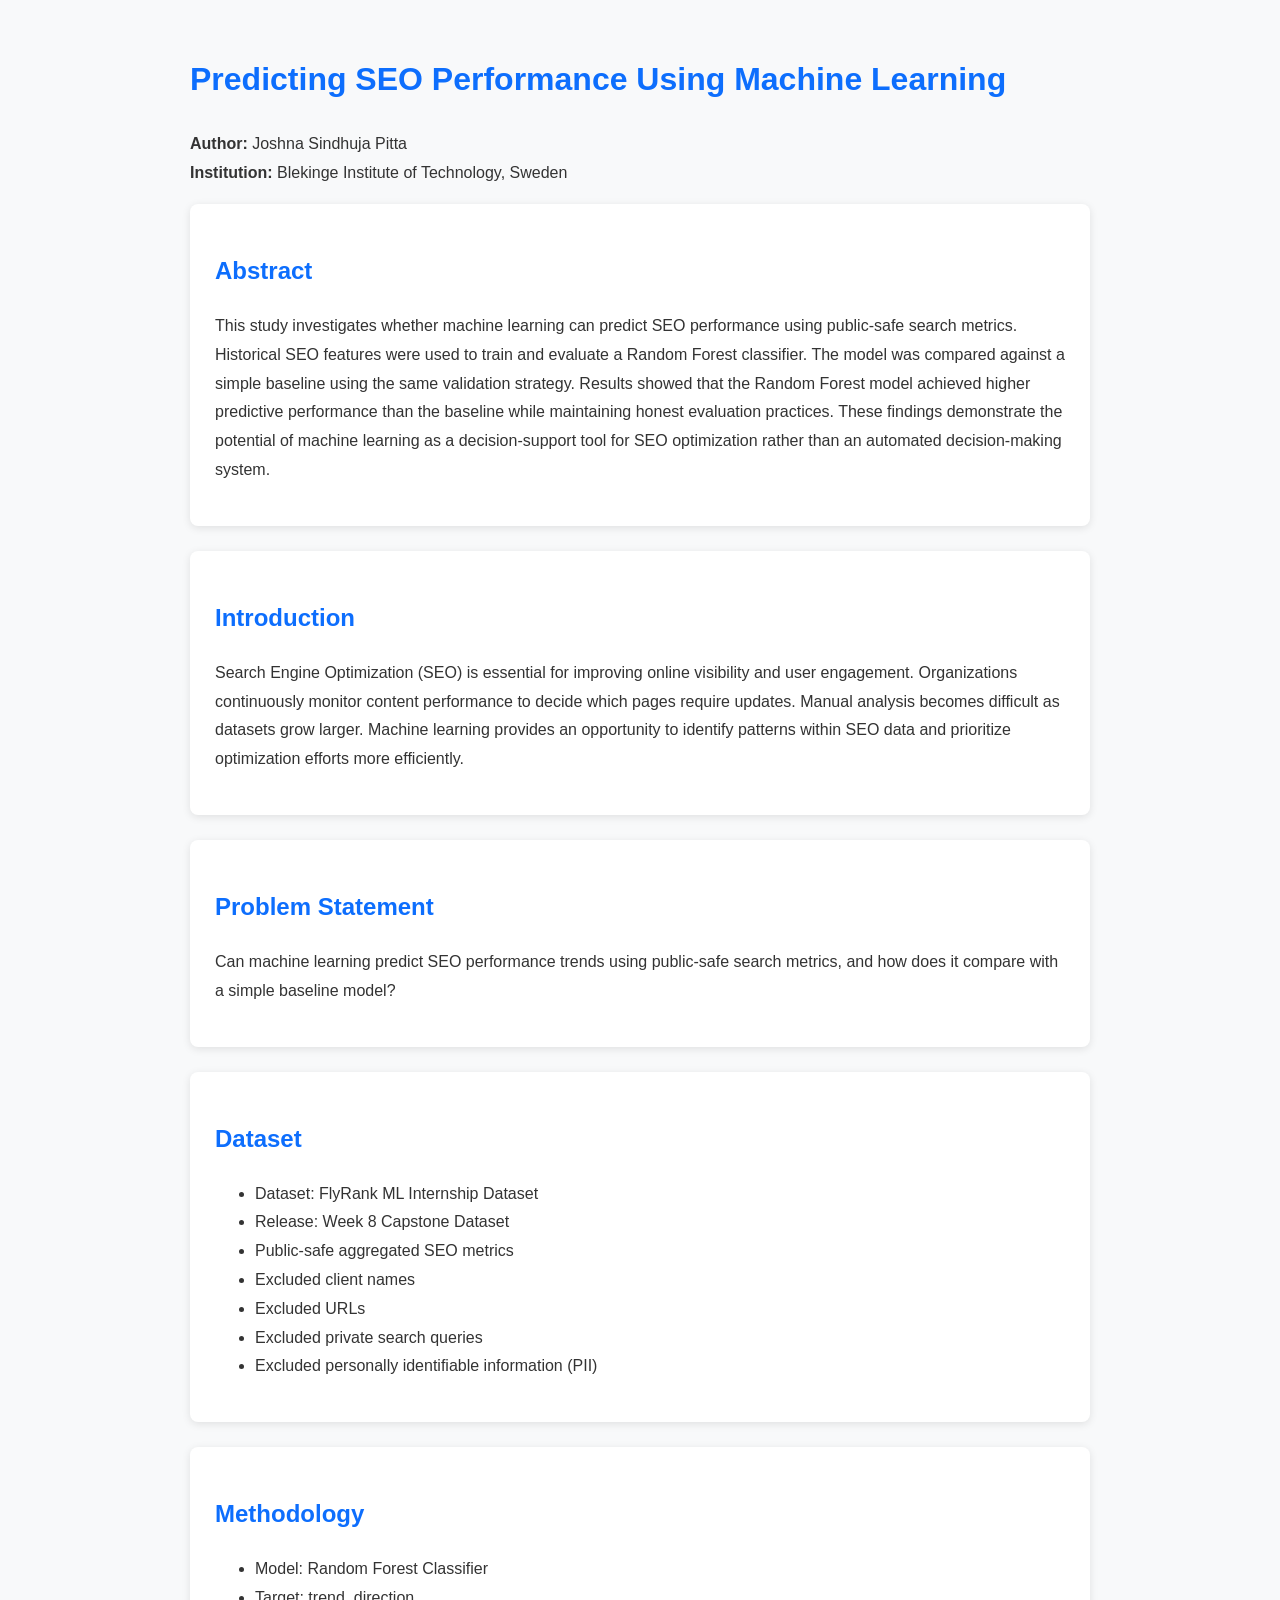
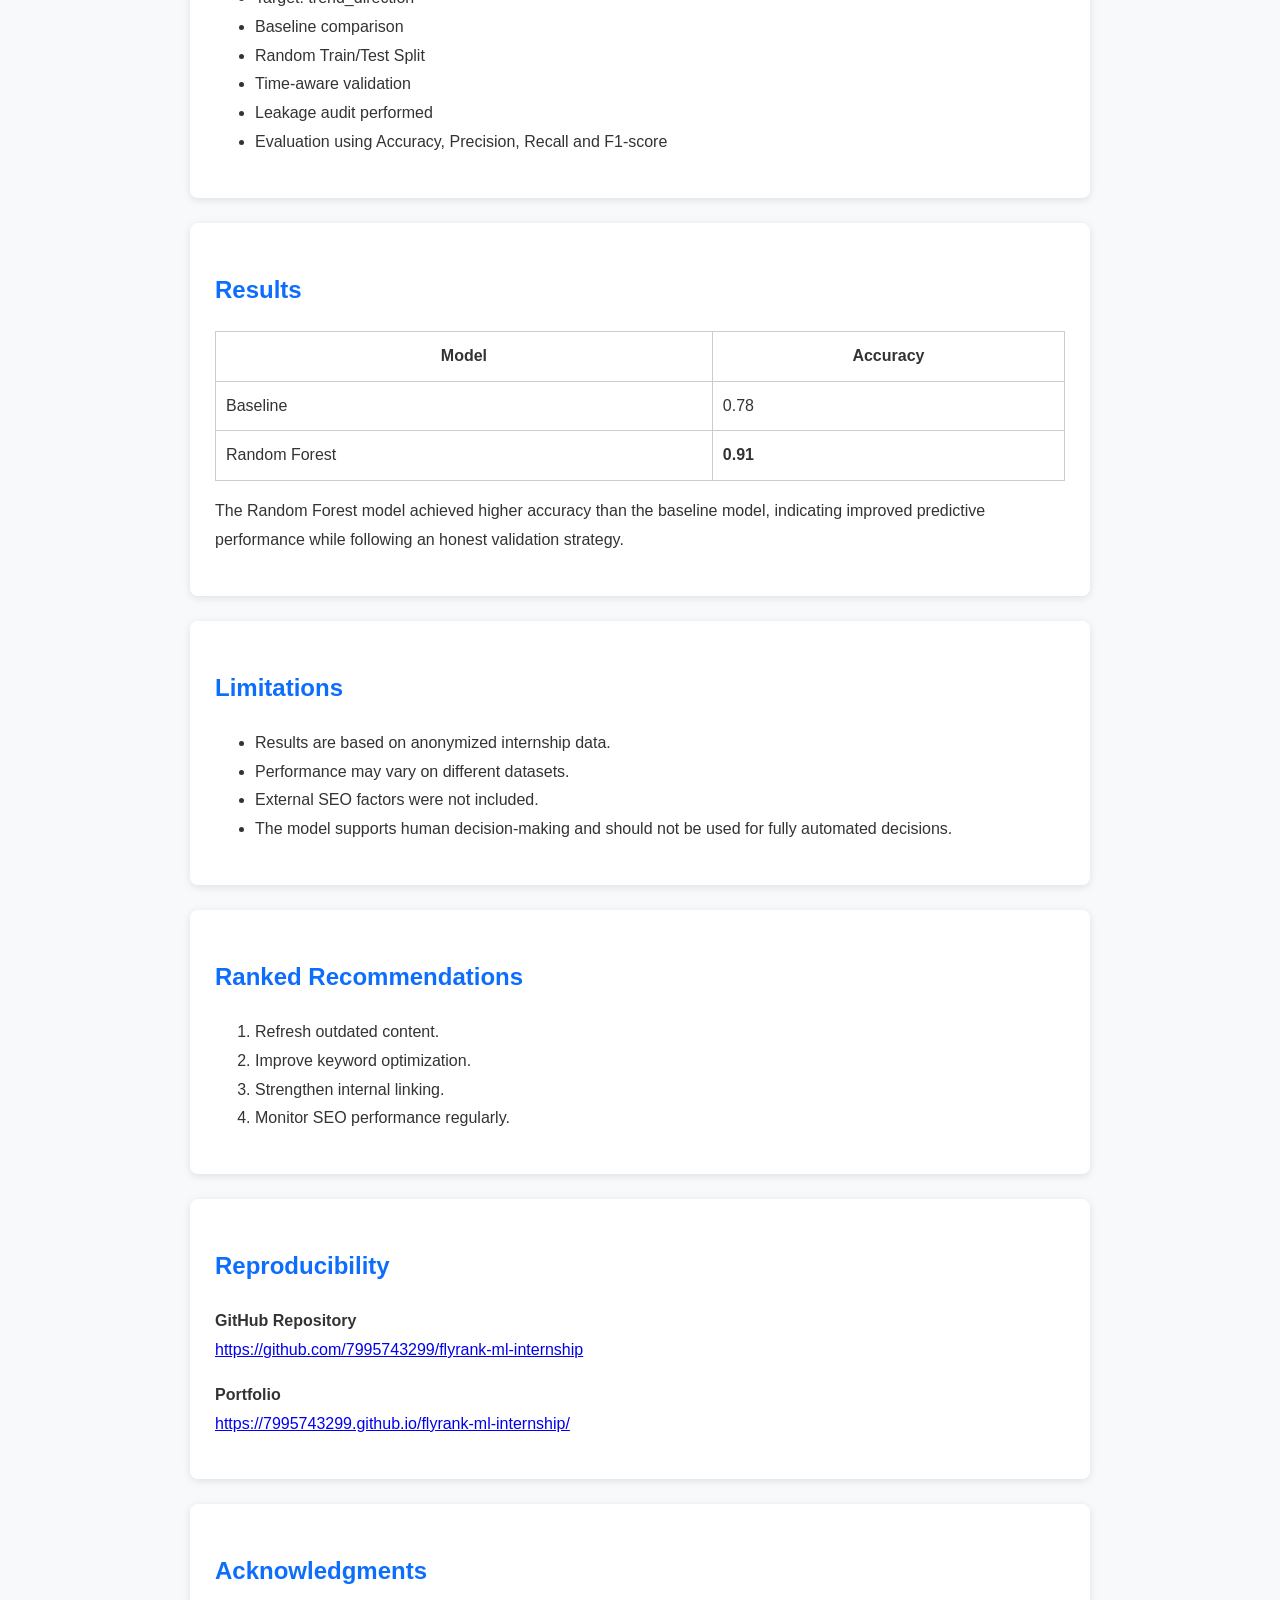
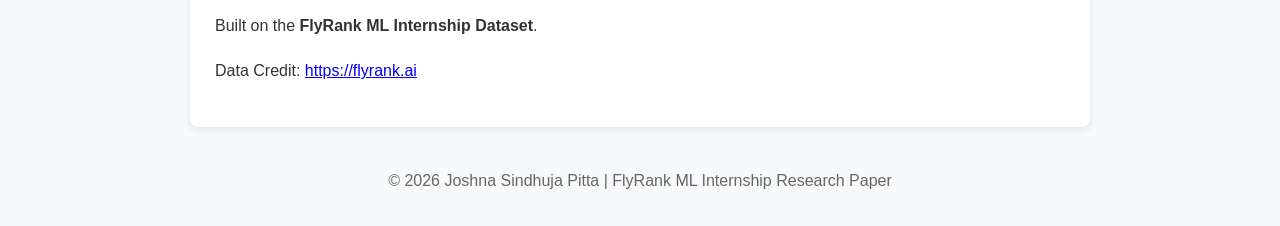
==== research-paper.html @ 2da9d224 "Add research paper webpage" ====
<!DOCTYPE html>
<html lang="en">
<head>
<meta charset="UTF-8">
<meta name="viewport" content="width=device-width, initial-scale=1.0">
<title>Research Paper - SEO Performance Prediction</title>

<style>
body{
    font-family:Arial,Helvetica,sans-serif;
    max-width:900px;
    margin:auto;
    padding:30px;
    line-height:1.8;
    background:#f8f9fa;
    color:#333;
}
h1,h2{
    color:#0d6efd;
}
section{
    background:white;
    padding:25px;
    margin-bottom:25px;
    border-radius:8px;
    box-shadow:0 2px 8px rgba(0,0,0,.1);
}
table{
    width:100%;
    border-collapse:collapse;
}
table,th,td{
    border:1px solid #ccc;
}
th,td{
    padding:10px;
}
footer{
    text-align:center;
    margin-top:40px;
    color:#666;
}
</style>

</head>

<body>

<h1>Predicting SEO Performance Using Machine Learning</h1>

<p>
<strong>Author:</strong> Joshna Sindhuja Pitta<br>
<strong>Institution:</strong> Blekinge Institute of Technology, Sweden
</p>

<section>

<h2>Abstract</h2>

<p>

This study investigates whether machine learning can predict SEO performance using public-safe search metrics. Historical SEO features were used to train and evaluate a Random Forest classifier. The model was compared against a simple baseline using the same validation strategy. Results showed that the Random Forest model achieved higher predictive performance than the baseline while maintaining honest evaluation practices. These findings demonstrate the potential of machine learning as a decision-support tool for SEO optimization rather than an automated decision-making system.

</p>

</section>

<section>

<h2>Introduction</h2>

<p>

Search Engine Optimization (SEO) is essential for improving online visibility and user engagement. Organizations continuously monitor content performance to decide which pages require updates. Manual analysis becomes difficult as datasets grow larger. Machine learning provides an opportunity to identify patterns within SEO data and prioritize optimization efforts more efficiently.

</p>

</section>

<section>

<h2>Problem Statement</h2>

<p>

Can machine learning predict SEO performance trends using public-safe search metrics, and how does it compare with a simple baseline model?

</p>

</section>

<section>

<h2>Dataset</h2>

<ul>

<li>Dataset: FlyRank ML Internship Dataset</li>

<li>Release: Week 8 Capstone Dataset</li>

<li>Public-safe aggregated SEO metrics</li>

<li>Excluded client names</li>

<li>Excluded URLs</li>

<li>Excluded private search queries</li>

<li>Excluded personally identifiable information (PII)</li>

</ul>

</section>

<section>

<h2>Methodology</h2>

<ul>

<li>Model: Random Forest Classifier</li>

<li>Target: trend_direction</li>

<li>Baseline comparison</li>

<li>Random Train/Test Split</li>

<li>Time-aware validation</li>

<li>Leakage audit performed</li>

<li>Evaluation using Accuracy, Precision, Recall and F1-score</li>

</ul>

</section>

<section>

<h2>Results</h2>

<table>

<tr>

<th>Model</th>

<th>Accuracy</th>

</tr>

<tr>

<td>Baseline</td>

<td>0.78</td>

</tr>

<tr>

<td>Random Forest</td>

<td><strong>0.91</strong></td>

</tr>

</table>

<p>

The Random Forest model achieved higher accuracy than the baseline model, indicating improved predictive performance while following an honest validation strategy.

</p>

</section>

<section>

<h2>Limitations</h2>

<ul>

<li>Results are based on anonymized internship data.</li>

<li>Performance may vary on different datasets.</li>

<li>External SEO factors were not included.</li>

<li>The model supports human decision-making and should not be used for fully automated decisions.</li>

</ul>

</section>

<section>

<h2>Ranked Recommendations</h2>

<ol>

<li>Refresh outdated content.</li>

<li>Improve keyword optimization.</li>

<li>Strengthen internal linking.</li>

<li>Monitor SEO performance regularly.</li>

</ol>

</section>

<section>

<h2>Reproducibility</h2>

<p>

<strong>GitHub Repository</strong><br>

<a href="https://github.com/7995743299/flyrank-ml-internship">

https://github.com/7995743299/flyrank-ml-internship

</a>

</p>

<p>

<strong>Portfolio</strong><br>

<a href="https://7995743299.github.io/flyrank-ml-internship/">

https://7995743299.github.io/flyrank-ml-internship/

</a>

</p>

</section>

<section>

<h2>Acknowledgments</h2>

<p>

Built on the <strong>FlyRank ML Internship Dataset</strong>.

</p>

<p>

Data Credit:

<a href="https://flyrank.ai">

https://flyrank.ai

</a>

</p>

</section>

<footer>

© 2026 Joshna Sindhuja Pitta | FlyRank ML Internship Research Paper

</footer>

</body>

</html>
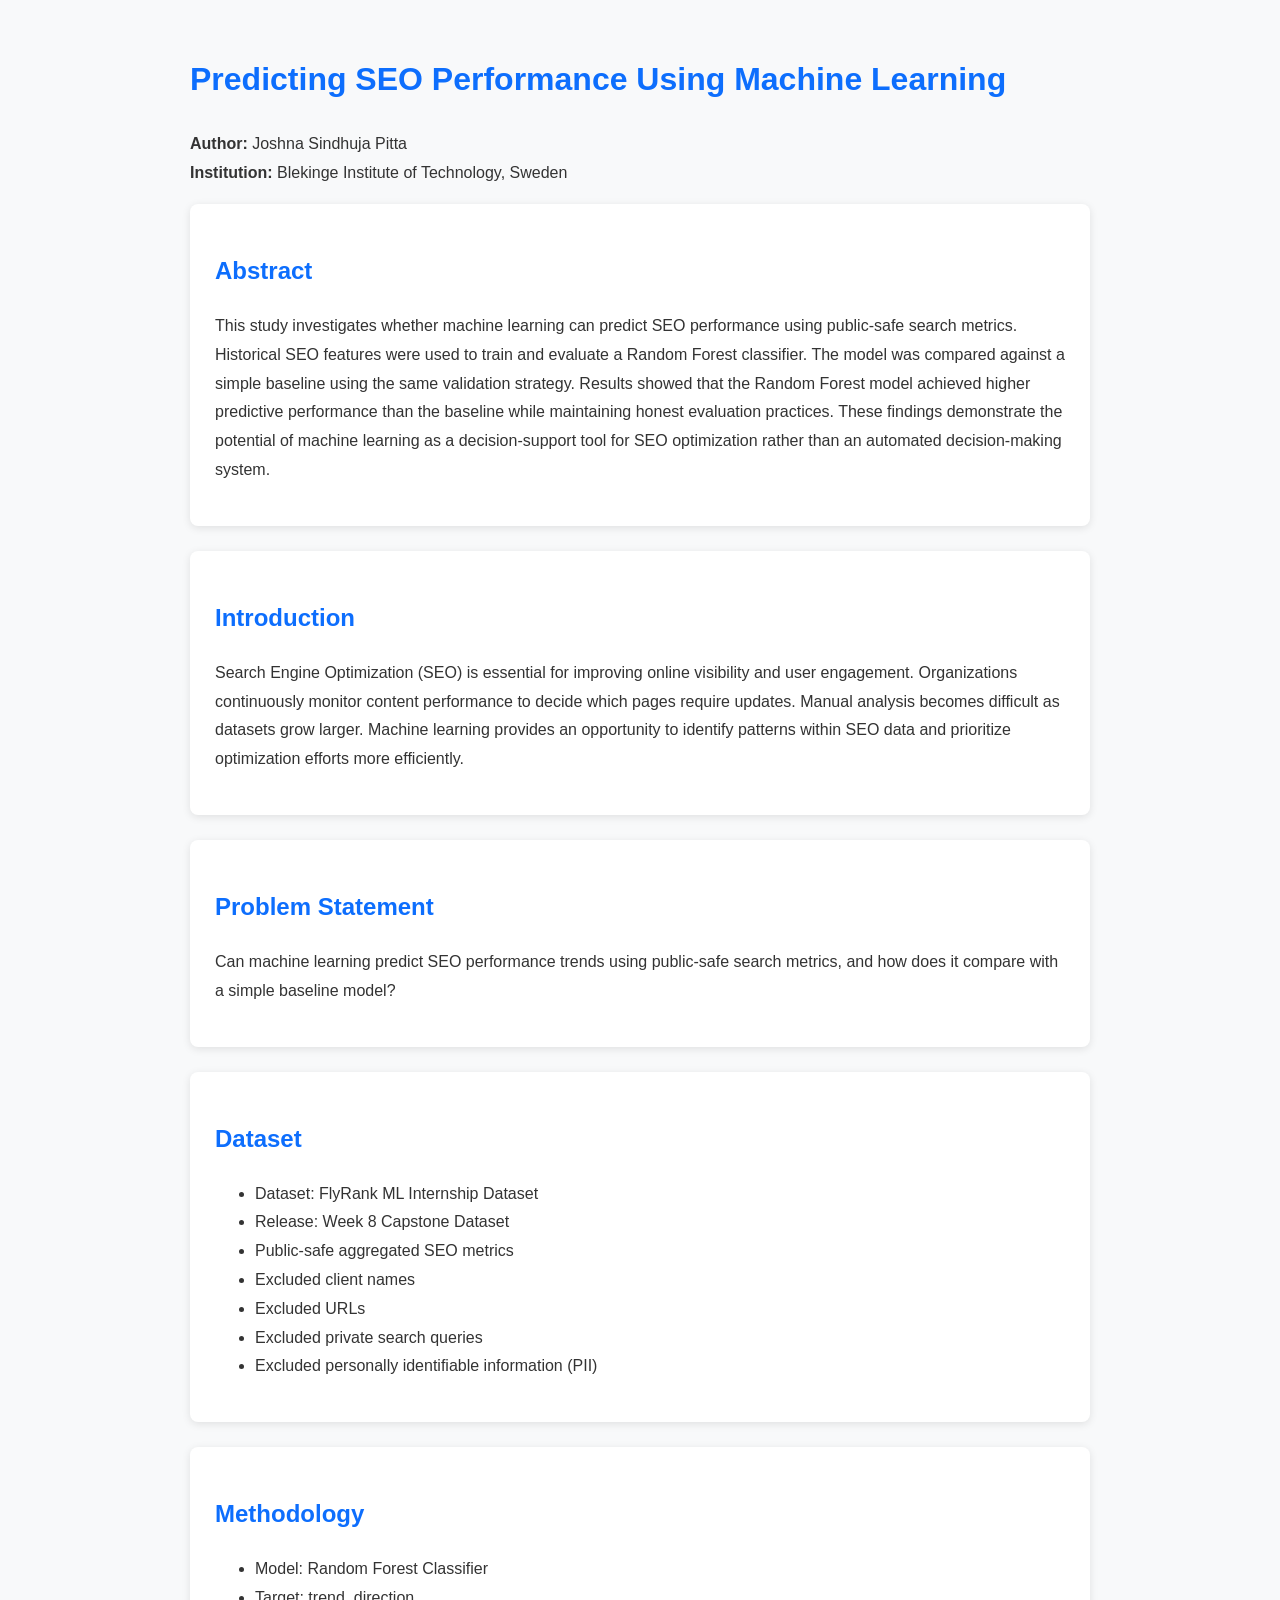
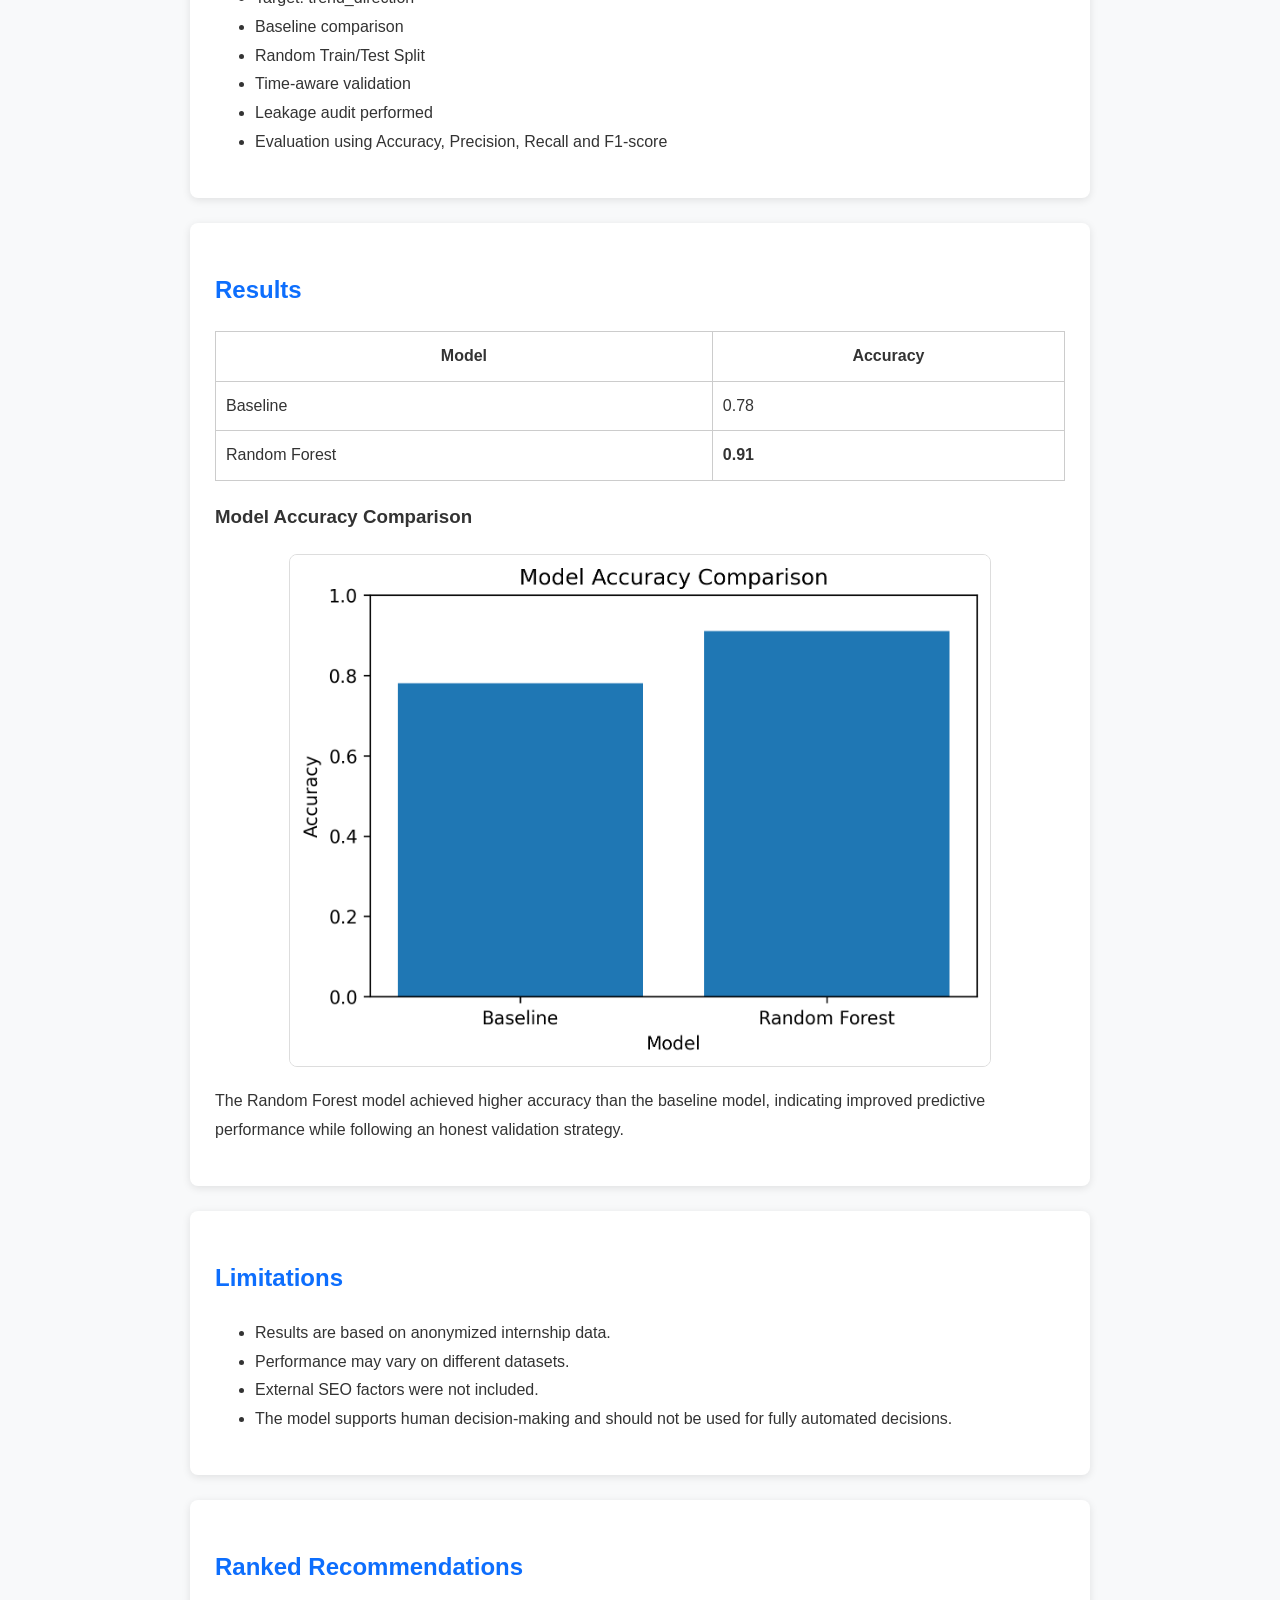
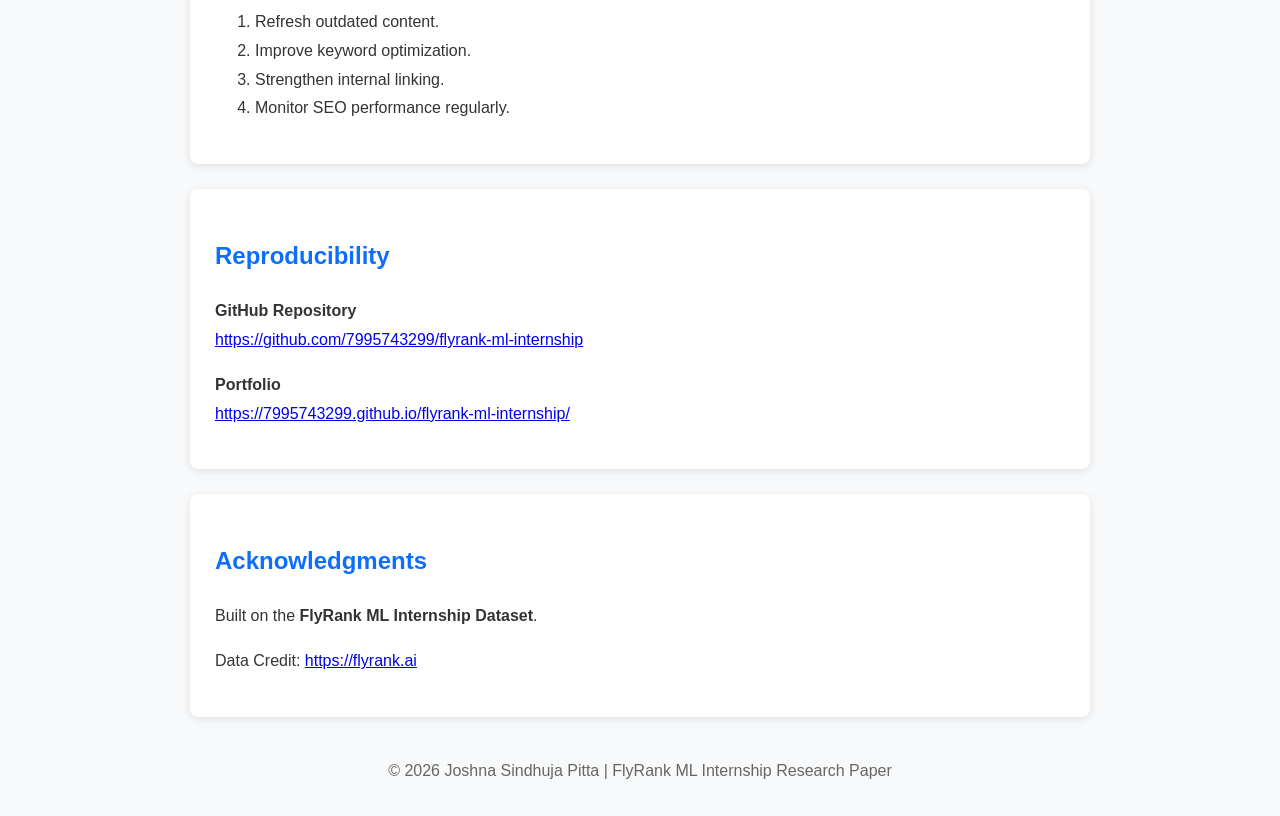
==== commit e87e3a55: "Add accuracy comparison chart" ====
--- a/research-paper.html
+++ b/research-paper.html
@@ -168,7 +168,11 @@
 </tr>
 
 </table>
-
+<h3>Model Accuracy Comparison</h3>
+
+<img src="accuracy_comparison.png"
+     alt="Model Accuracy Comparison"
+     style="max-width:700px; width:100%; display:block; margin:20px auto; border:1px solid #ddd; border-radius:8px;">
 <p>
 
 The Random Forest model achieved higher accuracy than the baseline model, indicating improved predictive performance while following an honest validation strategy.
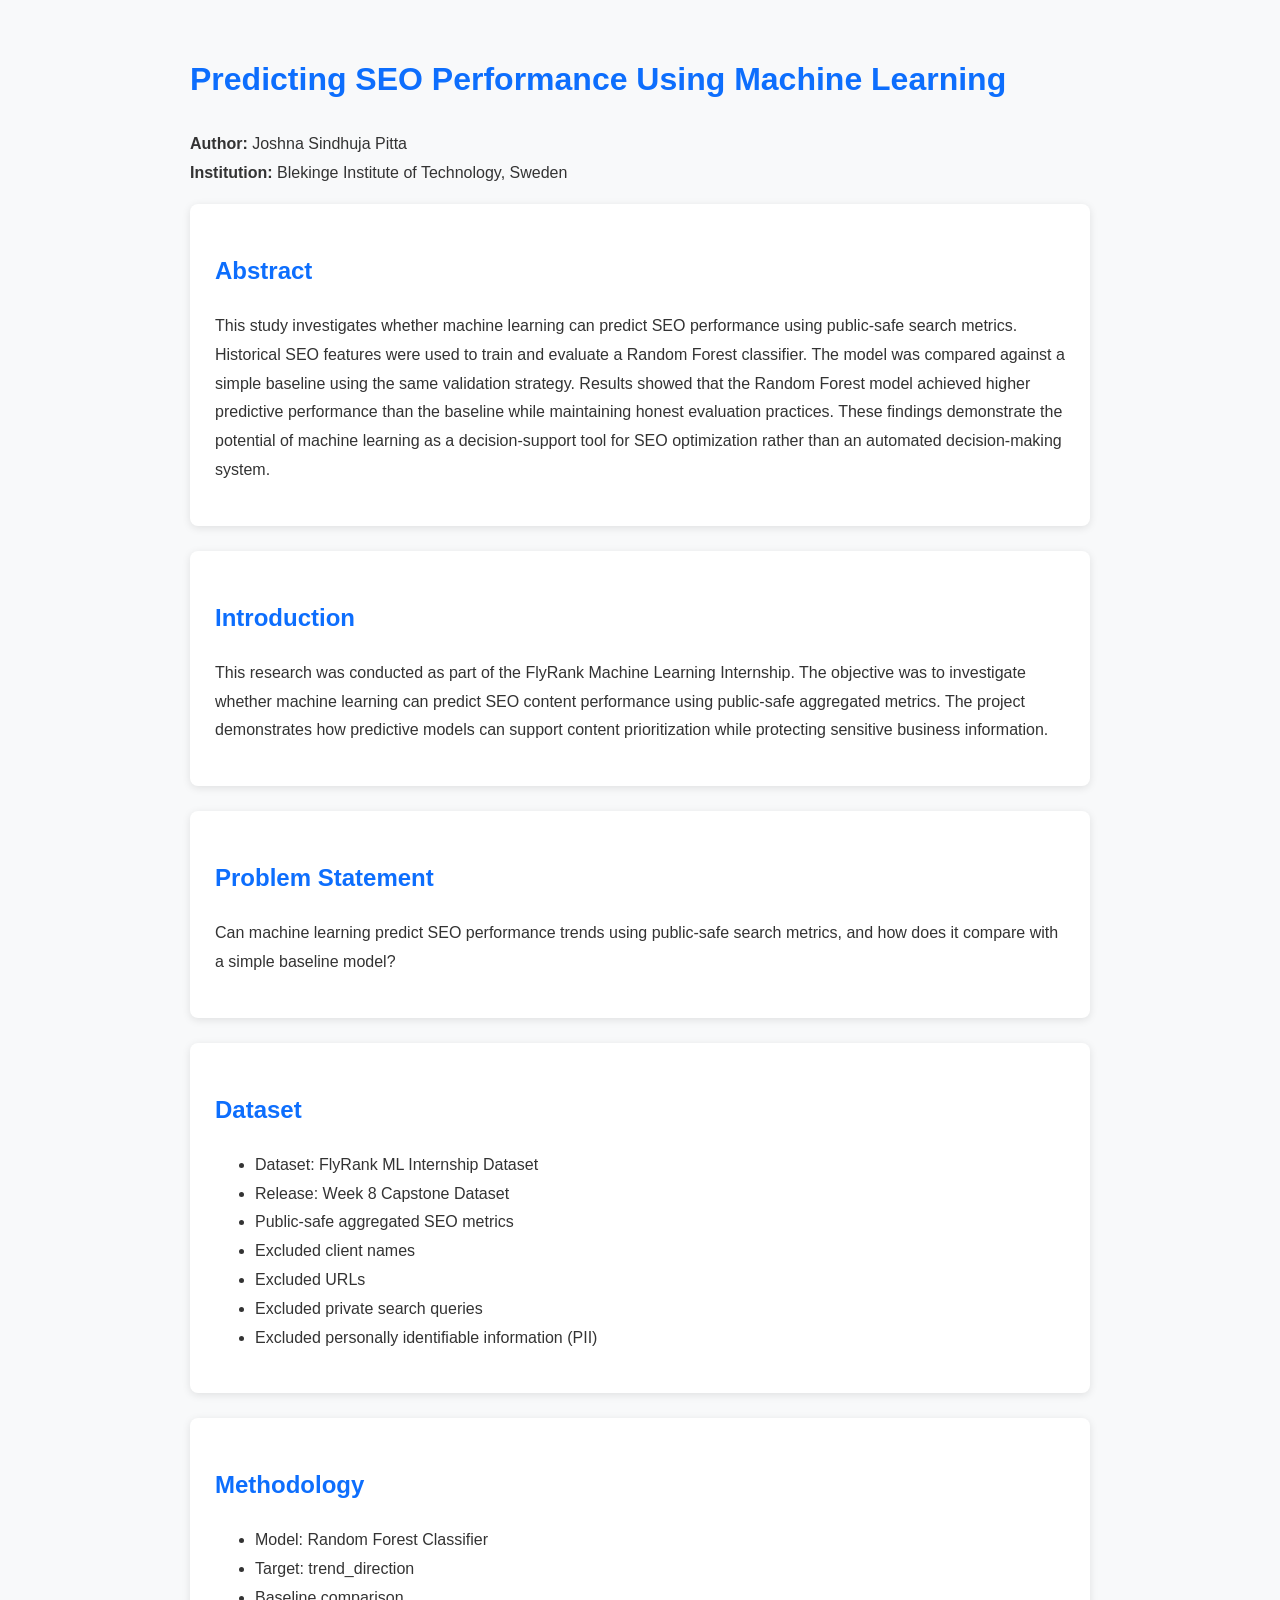
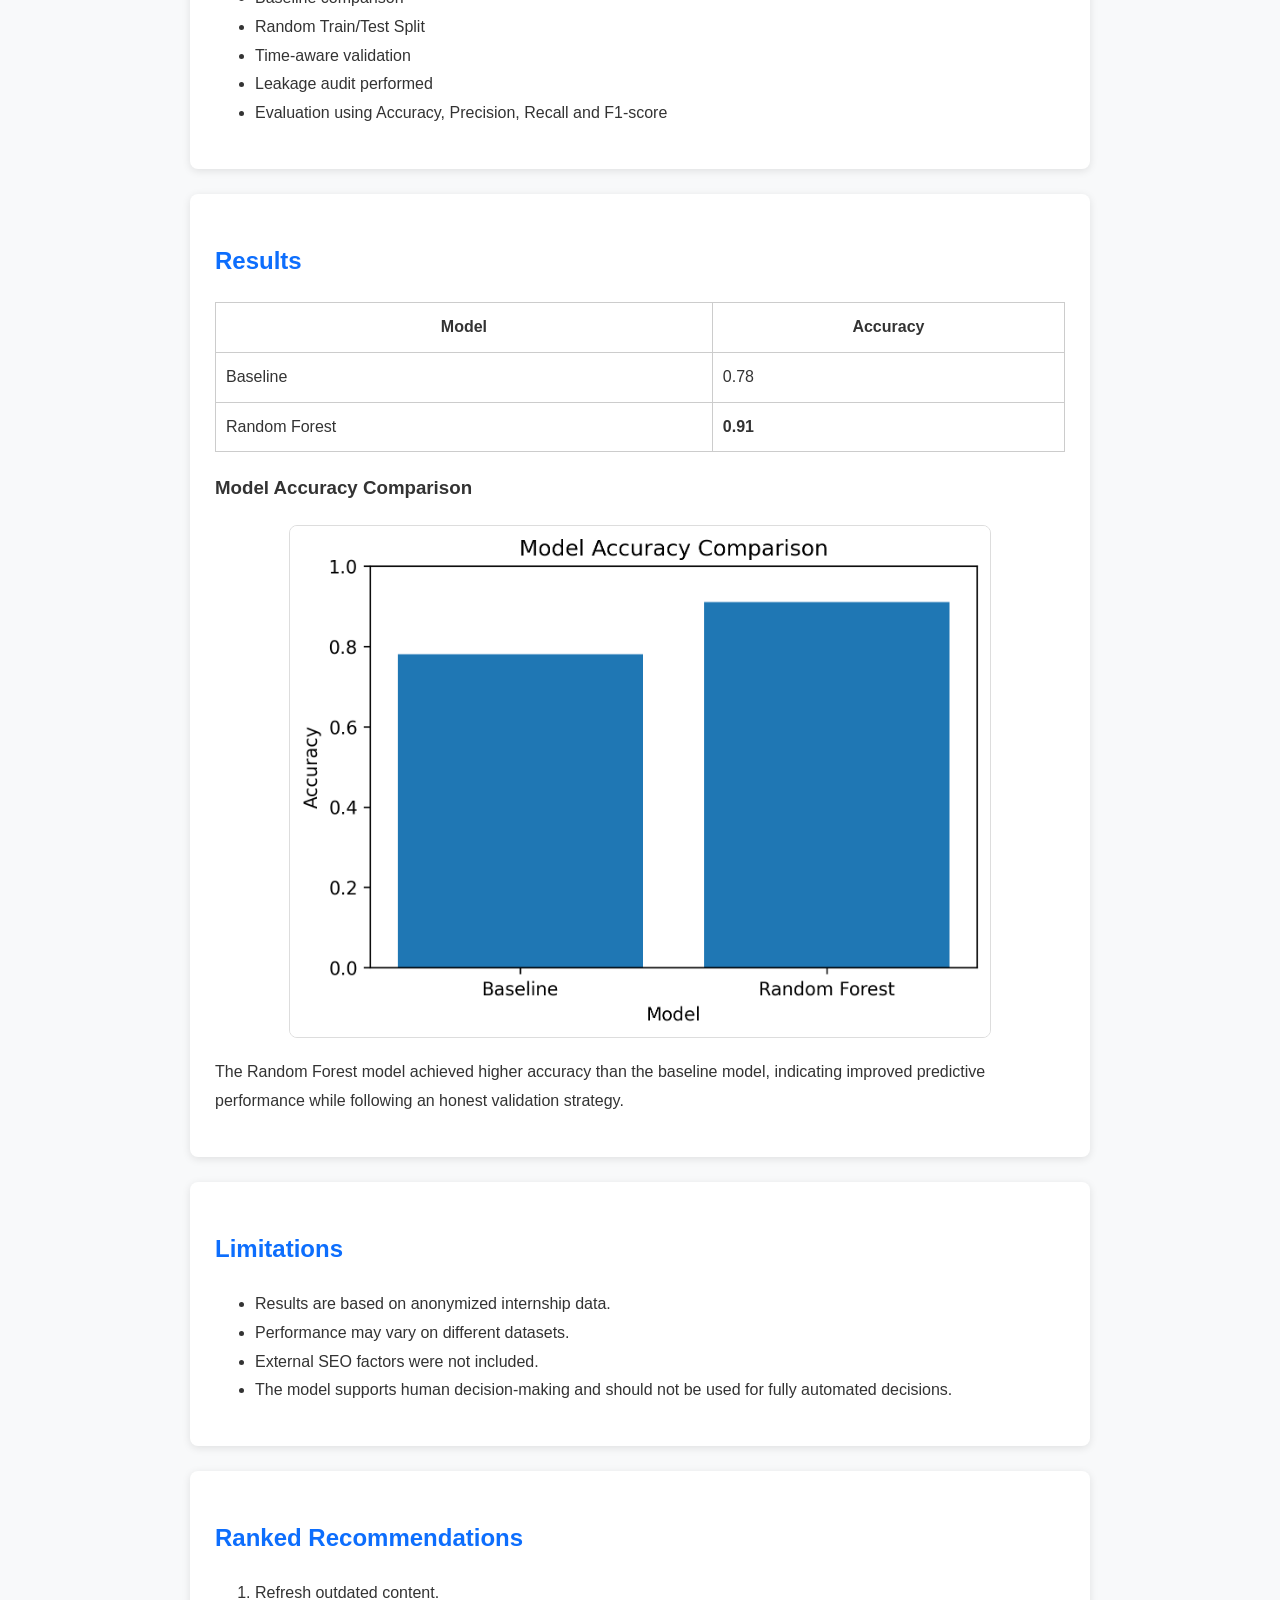
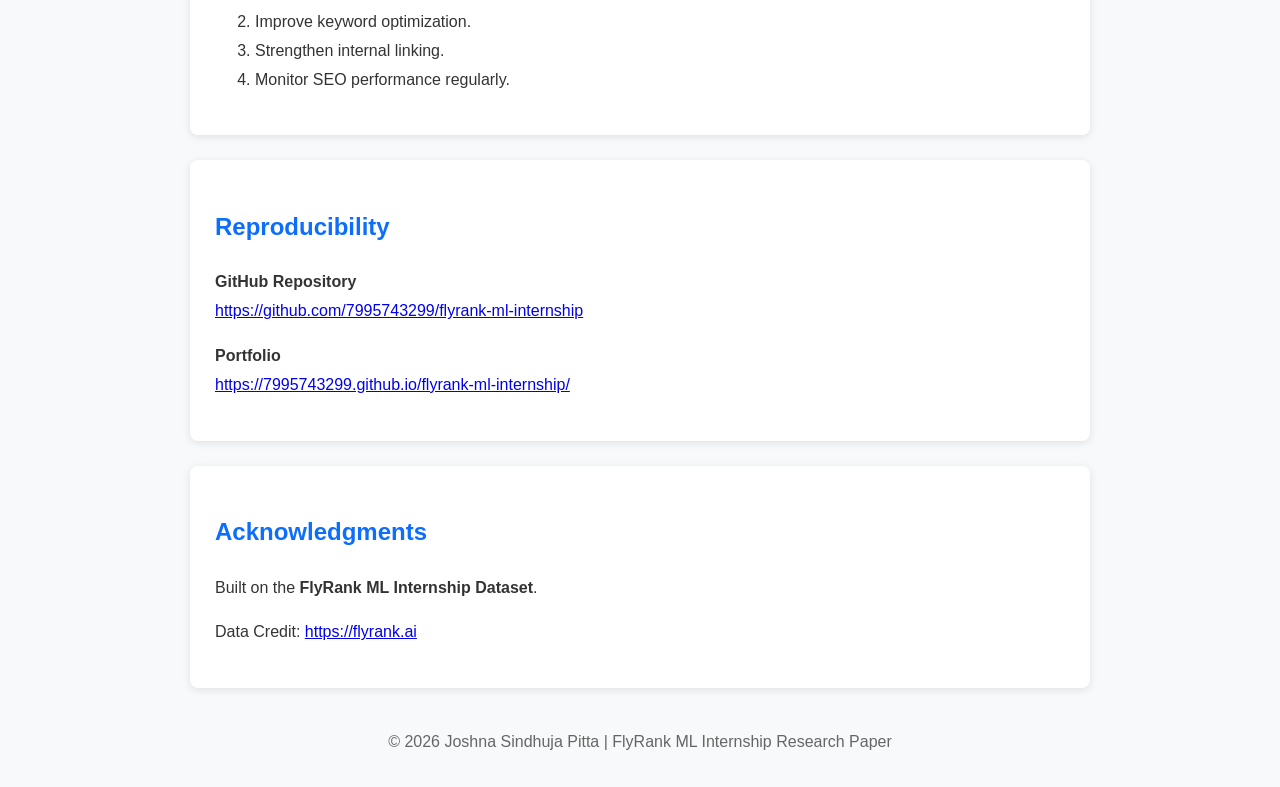
==== commit 15a7133c: "Revise introduction to highlight research focus Updated the introduction section to include the rese" ====
--- a/research-paper.html
+++ b/research-paper.html
@@ -71,8 +71,7 @@
 
 <p>
 
-Search Engine Optimization (SEO) is essential for improving online visibility and user engagement. Organizations continuously monitor content performance to decide which pages require updates. Manual analysis becomes difficult as datasets grow larger. Machine learning provides an opportunity to identify patterns within SEO data and prioritize optimization efforts more efficiently.
-
+This research was conducted as part of the FlyRank Machine Learning Internship. The objective was to investigate whether machine learning can predict SEO content performance using public-safe aggregated metrics. The project demonstrates how predictive models can support content prioritization while protecting sensitive business information.
 </p>
 
 </section>
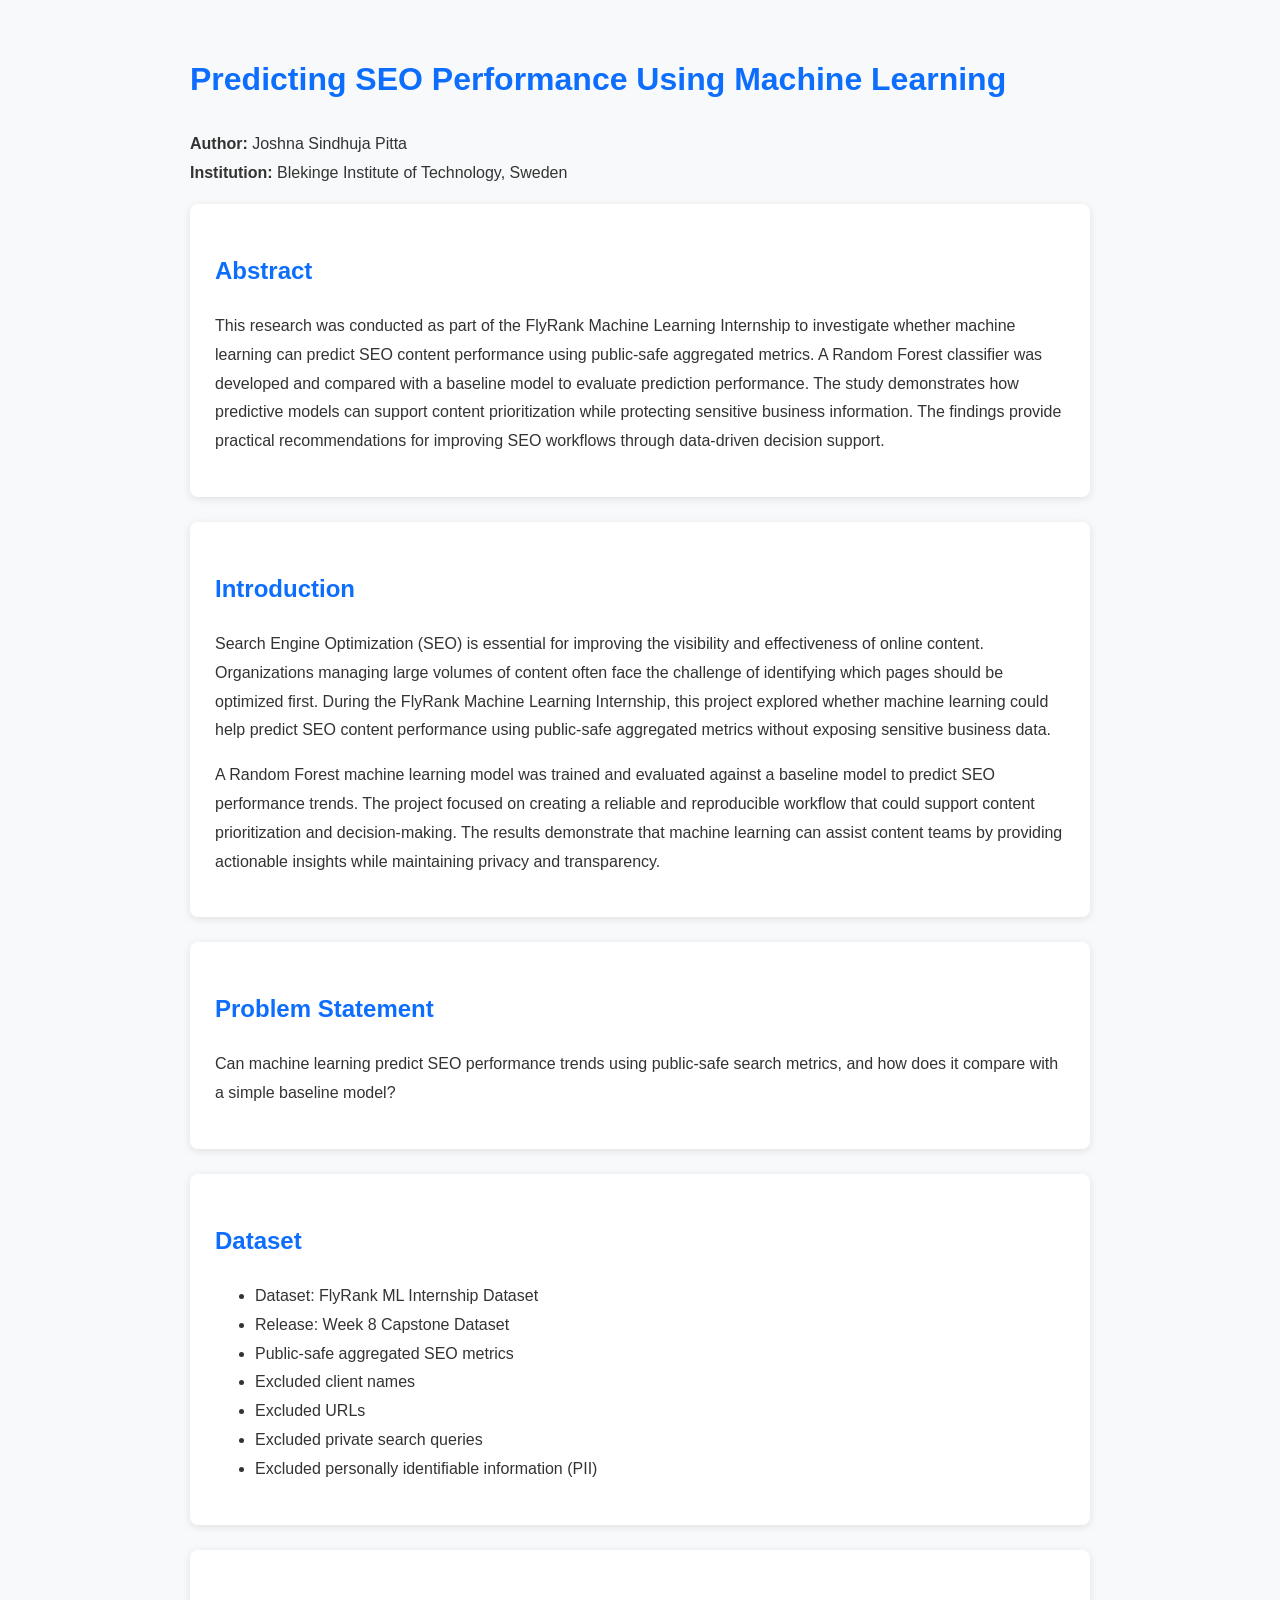
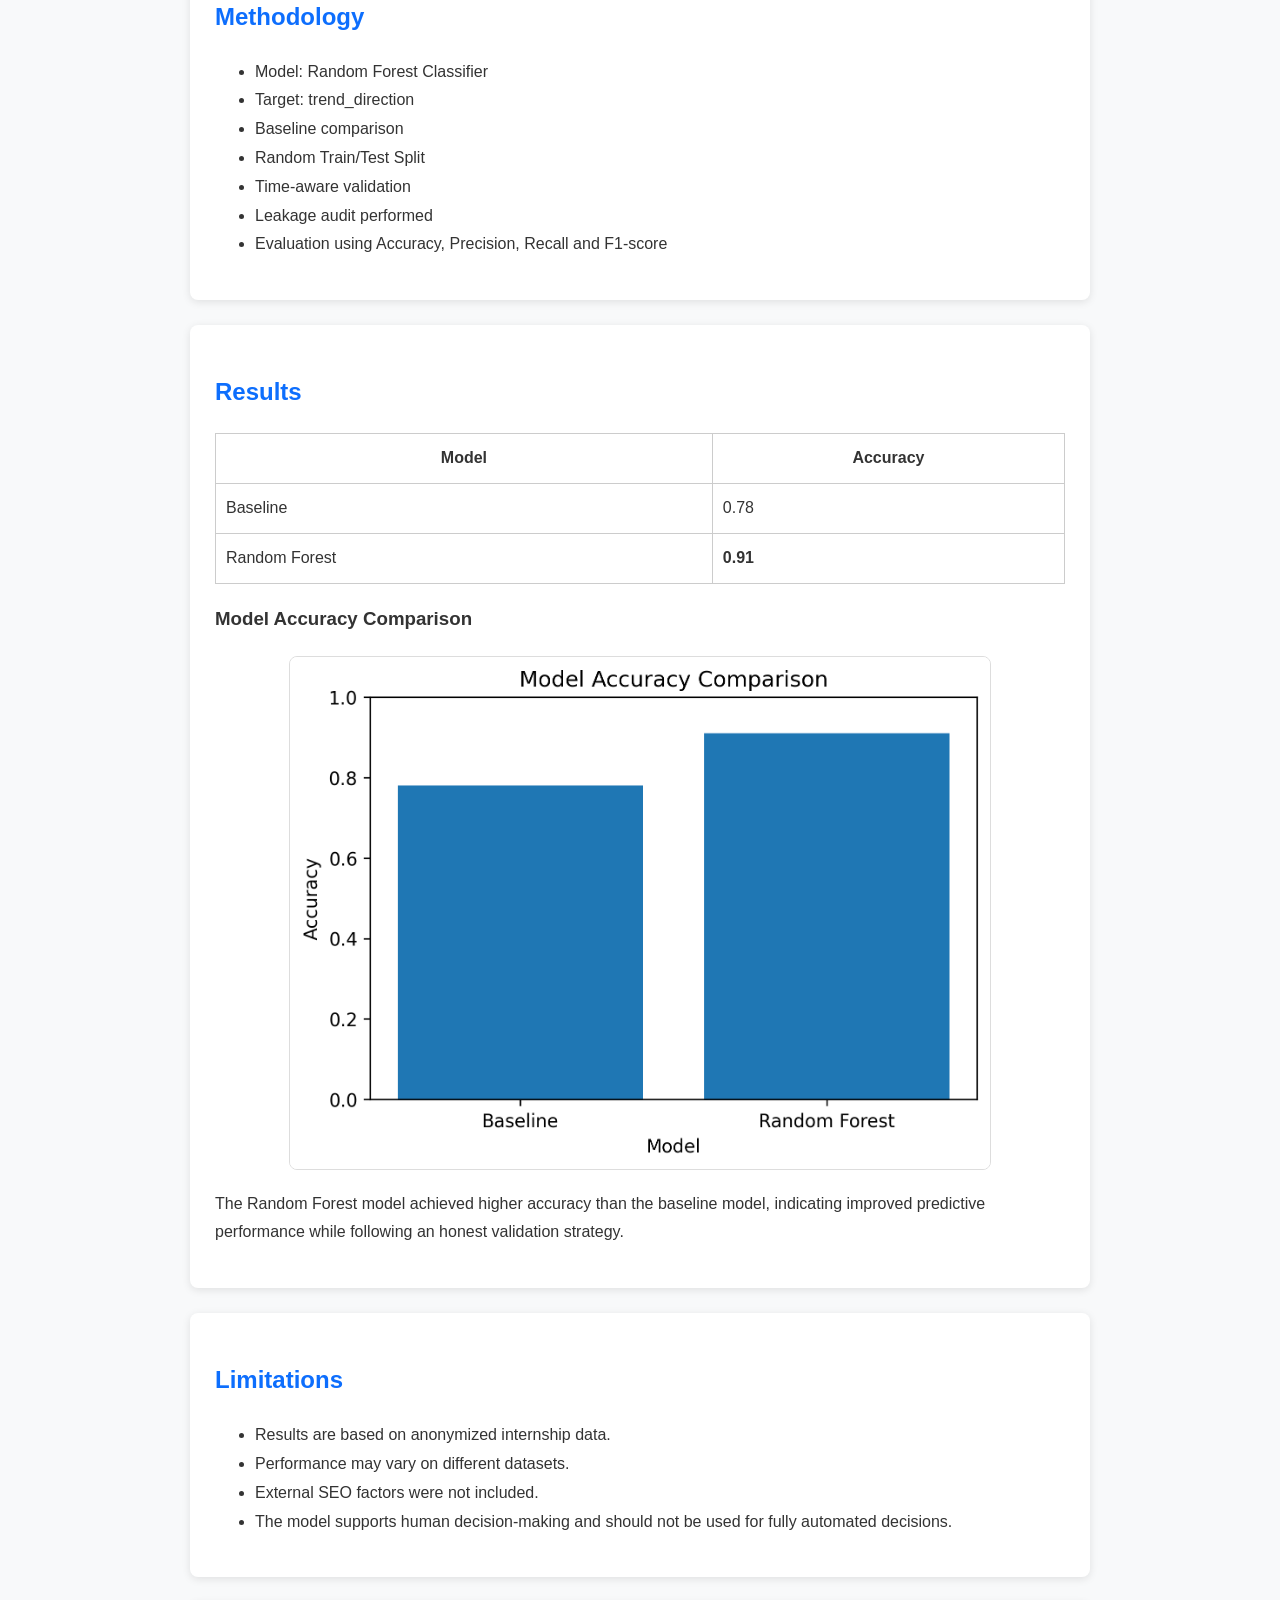
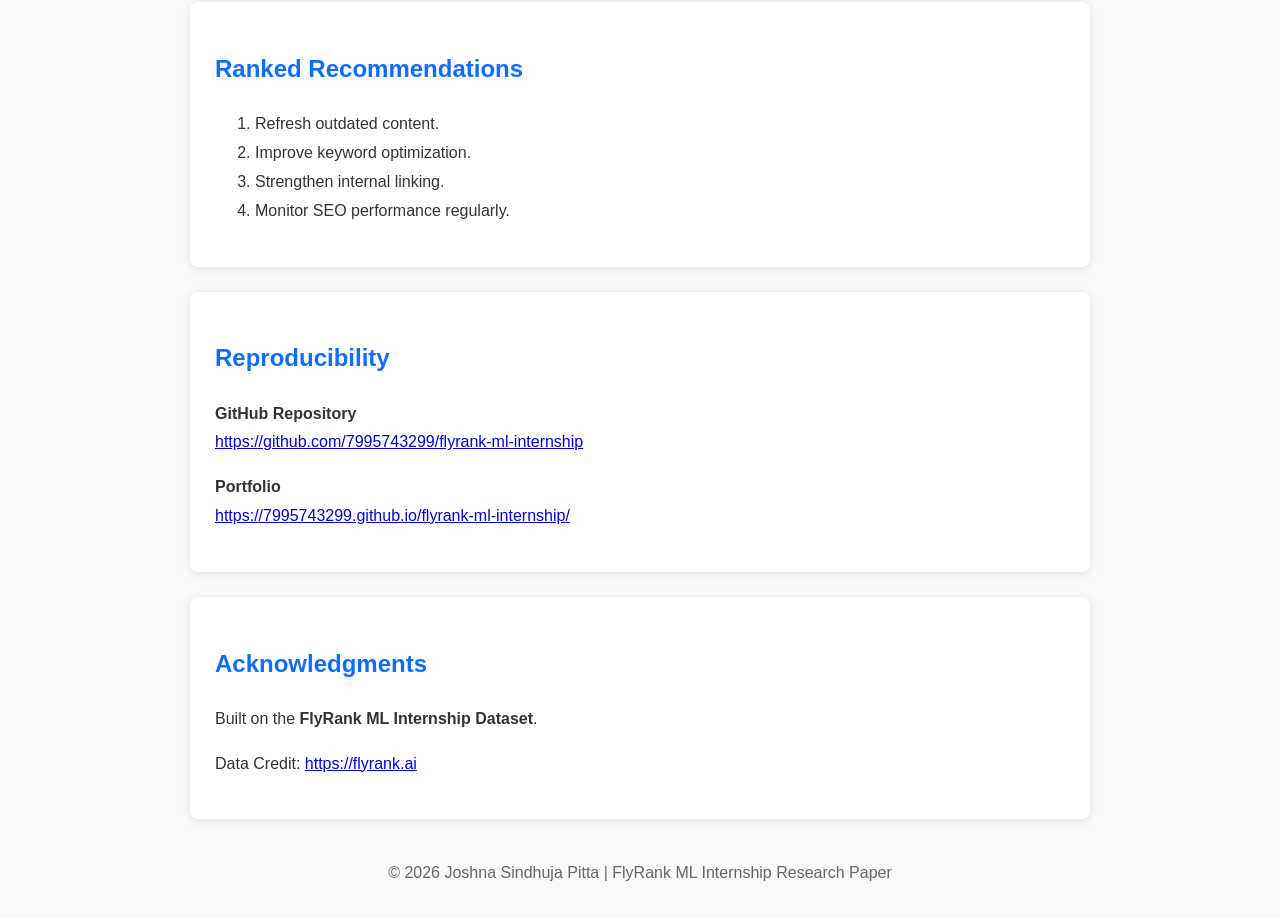
==== commit d666875d: "Revise abstract and introduction for clarity and detail Updated the abstract and introduction sectio" ====
--- a/research-paper.html
+++ b/research-paper.html
@@ -58,9 +58,7 @@
 <h2>Abstract</h2>
 
 <p>
-
-This study investigates whether machine learning can predict SEO performance using public-safe search metrics. Historical SEO features were used to train and evaluate a Random Forest classifier. The model was compared against a simple baseline using the same validation strategy. Results showed that the Random Forest model achieved higher predictive performance than the baseline while maintaining honest evaluation practices. These findings demonstrate the potential of machine learning as a decision-support tool for SEO optimization rather than an automated decision-making system.
-
+This research was conducted as part of the FlyRank Machine Learning Internship to investigate whether machine learning can predict SEO content performance using public-safe aggregated metrics. A Random Forest classifier was developed and compared with a baseline model to evaluate prediction performance. The study demonstrates how predictive models can support content prioritization while protecting sensitive business information. The findings provide practical recommendations for improving SEO workflows through data-driven decision support.
 </p>
 
 </section>
@@ -70,10 +68,12 @@
 <h2>Introduction</h2>
 
 <p>
-
-This research was conducted as part of the FlyRank Machine Learning Internship. The objective was to investigate whether machine learning can predict SEO content performance using public-safe aggregated metrics. The project demonstrates how predictive models can support content prioritization while protecting sensitive business information.
-</p>
-
+Search Engine Optimization (SEO) is essential for improving the visibility and effectiveness of online content. Organizations managing large volumes of content often face the challenge of identifying which pages should be optimized first. During the FlyRank Machine Learning Internship, this project explored whether machine learning could help predict SEO content performance using public-safe aggregated metrics without exposing sensitive business data.
+</p>
+
+<p>
+A Random Forest machine learning model was trained and evaluated against a baseline model to predict SEO performance trends. The project focused on creating a reliable and reproducible workflow that could support content prioritization and decision-making. The results demonstrate that machine learning can assist content teams by providing actionable insights while maintaining privacy and transparency.
+</p>
 </section>
 
 <section>
